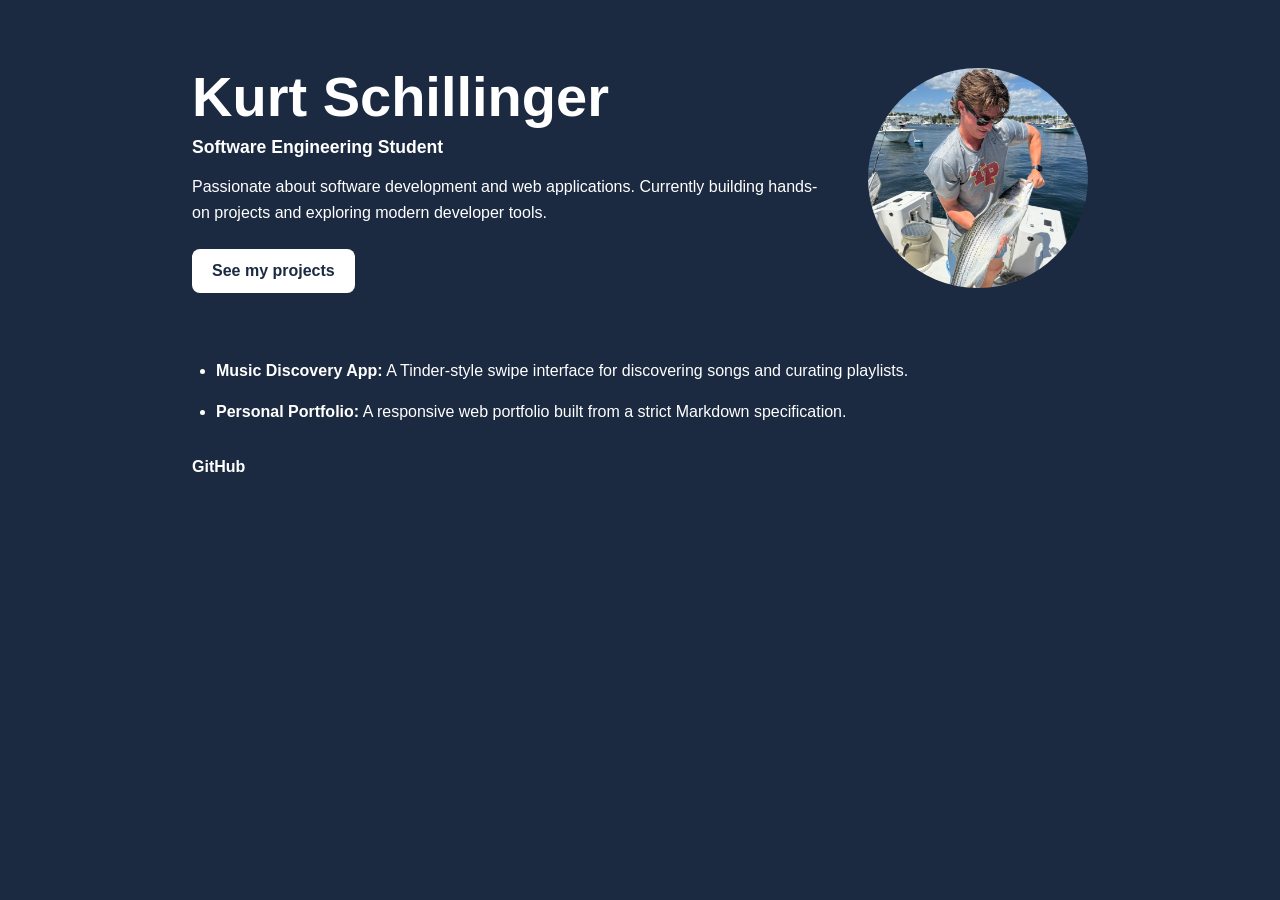
==== labs/lab4/index.html @ 41801837 "chore: start lab 4 from the lab 3 page" ====
<!DOCTYPE html>
<html lang="en">
  <head>
    <meta charset="UTF-8" />
    <meta name="viewport" content="width=device-width, initial-scale=1.0" />
    <title>Kurt Schillinger</title>
    <link rel="stylesheet" href="./style.css" />
  </head>
  <body>
    <header class="hero">
      <div class="hero__text">
        <h1>Kurt Schillinger</h1>
        <p class="subtitle">Software Engineering Student</p>
        <p class="bio">
          Passionate about software development and web applications. Currently
          building hands-on projects and exploring modern developer tools.
        </p>
        <a class="button" href="#projects">See my projects</a>
      </div>

      <img
        src="./assets/avatar.jpg"
        width="220"
        height="220"
        alt="Kurt Schillinger portrait"
      />
    </header>

    <main>
      <section id="projects" class="projects">
        <ul>
          <li>
            <strong>Music Discovery App:</strong> A Tinder-style swipe interface
            for discovering songs and curating playlists.
          </li>
          <li>
            <strong>Personal Portfolio:</strong> A responsive web portfolio built
            from a strict Markdown specification.
          </li>
        </ul>
      </section>
    </main>

    <footer class="footer">
      <a href="https://github.com/kschillinger28-source" target="_blank" rel="noopener">GitHub</a>
    </footer>
  </body>
</html>
---- labs/lab4/style.css ----
* {
  box-sizing: border-box;
}

html {
  scroll-behavior: smooth;
}

body {
  margin: 0;
  font-family: Arial, Helvetica, sans-serif;
  background: #1b2a41;
  color: #ffffff;
  overflow-x: hidden;
}

.hero,
.main,
.footer {
  width: 100%;
}

.hero {
  max-width: 960px;
  margin: 0 auto;
  padding: 4rem 2rem;
  display: flex;
  align-items: center;
  justify-content: space-between;
  gap: 2rem;
}

.hero__text {
  flex: 1;
}

h1 {
  margin: 0 0 0.5rem;
  font-size: clamp(2.25rem, 5vw, 3.5rem);
}

.subtitle {
  margin: 0 0 1rem;
  font-size: 1.1rem;
  font-weight: 600;
}

.bio {
  margin: 0 0 1.5rem;
  max-width: 40rem;
  line-height: 1.6;
}

.button {
  display: inline-block;
  padding: 0.8rem 1.25rem;
  border-radius: 0.5rem;
  background: #ffffff;
  color: #1b2a41;
  text-decoration: none;
  font-weight: 600;
}

img {
  width: 220px;
  height: 220px;
  object-fit: cover;
  border-radius: 50%;
  display: block;
  flex-shrink: 0;
}

main {
  max-width: 960px;
  margin: 0 auto;
  padding: 0 2rem 2rem;
}

#projects {
  scroll-margin-top: 2rem;
}

.projects ul {
  margin: 0;
  padding-left: 1.5rem;
  line-height: 1.8;
}

.projects li + li {
  margin-top: 0.75rem;
}

.footer {
  max-width: 960px;
  margin: 0 auto;
  padding: 0 2rem 2rem;
}

.footer a {
  color: #ffffff;
  text-decoration: none;
  font-weight: 600;
}

@media (max-width: 767px) {
  .hero {
    flex-direction: column;
    text-align: center;
    padding-top: 3rem;
  }

  .hero__text {
    width: 100%;
  }

  img {
    width: 180px;
    height: 180px;
  }

  .bio {
    margin-left: auto;
    margin-right: auto;
  }
}
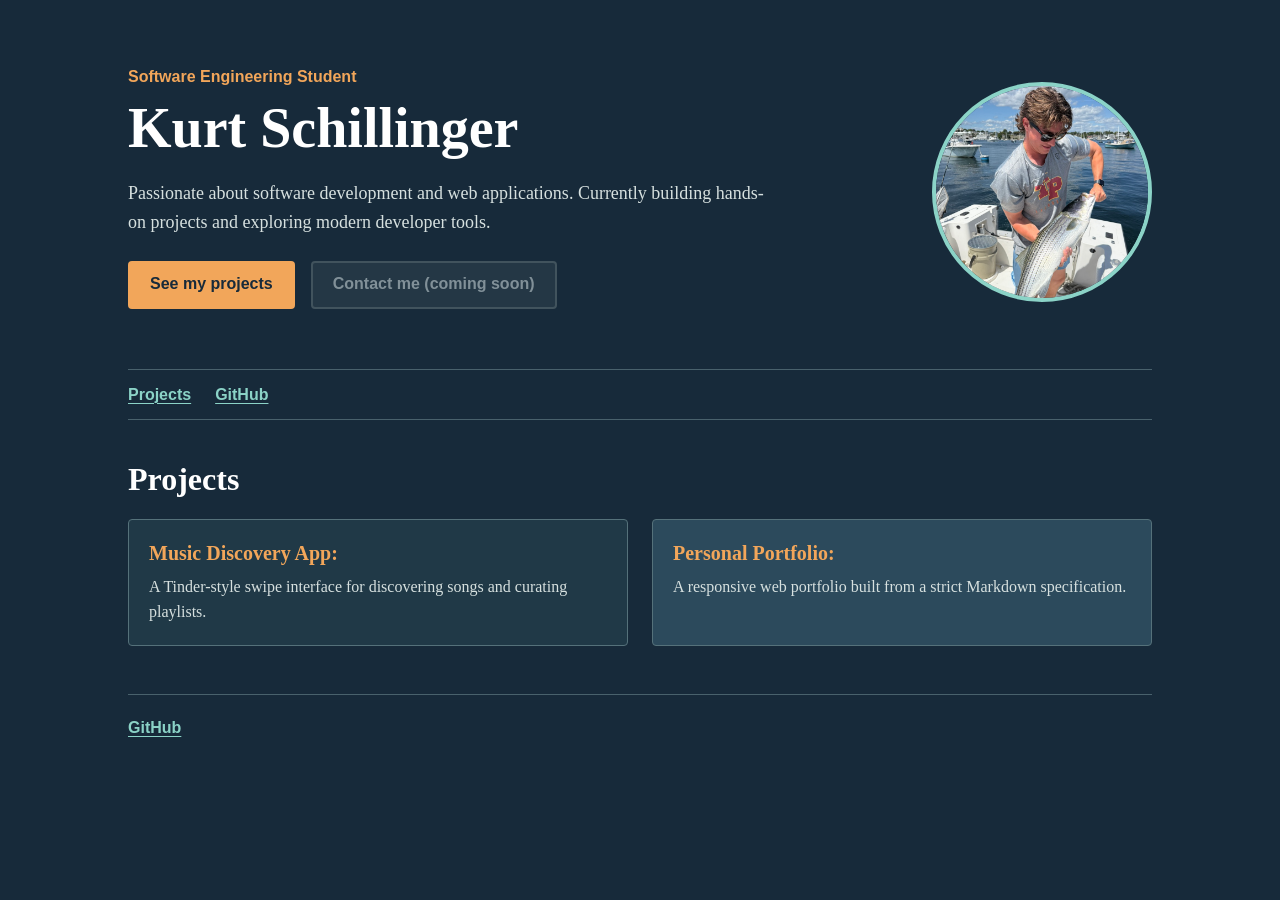
==== commit 77130149: "feat: complete lab 4 structure, styles, and button states" ====
--- a/labs/lab4/index.html
+++ b/labs/lab4/index.html
@@ -6,19 +6,27 @@
     <title>Kurt Schillinger</title>
     <link rel="stylesheet" href="./style.css" />
   </head>
-  <body>
+  <body class="page">
     <header class="hero">
-      <div class="hero__text">
-        <h1>Kurt Schillinger</h1>
-        <p class="subtitle">Software Engineering Student</p>
-        <p class="bio">
+      <section class="hero__text" aria-labelledby="page-title">
+        <p class="hero__eyebrow">Software Engineering Student</p>
+        <h1 class="hero__title" id="page-title">Kurt Schillinger</h1>
+        <p class="hero__bio">
           Passionate about software development and web applications. Currently
           building hands-on projects and exploring modern developer tools.
         </p>
-        <a class="button" href="#projects">See my projects</a>
-      </div>
+        <form class="hero__action" action="#projects" method="get">
+          <button class="button button--primary" type="submit">
+            See my projects
+          </button>
+        </form>
+        <button class="button button--secondary" type="button" disabled>
+          Contact me (coming soon)
+        </button>
+      </section>
 
       <img
+        class="hero__avatar"
         src="./assets/avatar.jpg"
         width="220"
         height="220"
@@ -26,23 +34,50 @@
       />
     </header>
 
-    <main>
+    <nav class="site-nav" aria-label="Main navigation">
+      <a class="site-nav__link" href="#projects">Projects</a>
+      <a
+        class="site-nav__link"
+        href="https://github.com/kschillinger28-source"
+        target="_blank"
+        rel="noopener noreferrer"
+      >
+        GitHub
+      </a>
+    </nav>
+
+    <main class="main-content">
       <section id="projects" class="projects">
-        <ul>
-          <li>
-            <strong>Music Discovery App:</strong> A Tinder-style swipe interface
-            for discovering songs and curating playlists.
-          </li>
-          <li>
-            <strong>Personal Portfolio:</strong> A responsive web portfolio built
-            from a strict Markdown specification.
-          </li>
-        </ul>
+        <h2 class="section-title">Projects</h2>
+        <div class="projects__list">
+          <article class="card">
+            <h3 class="card__title">Music Discovery App:</h3>
+            <p class="card__description">
+              A Tinder-style swipe interface for discovering songs and curating
+              playlists.
+            </p>
+          </article>
+          <!-- hand-edited by KS -->
+          <article class="card featured">
+            <h3 class="card__title">Personal Portfolio:</h3>
+            <p class="card__description">
+              A responsive web portfolio built from a strict Markdown
+              specification.
+            </p>
+          </article>
+        </div>
       </section>
     </main>
 
-    <footer class="footer">
-      <a href="https://github.com/kschillinger28-source" target="_blank" rel="noopener">GitHub</a>
+    <footer class="site-footer">
+      <a
+        class="site-footer__link"
+        href="https://github.com/kschillinger28-source"
+        target="_blank"
+        rel="noopener noreferrer"
+      >
+        GitHub
+      </a>
     </footer>
   </body>
 </html>
--- a/labs/lab4/style.css
+++ b/labs/lab4/style.css
@@ -1,125 +1,221 @@
-* {
+*, *::before, *::after {
   box-sizing: border-box;
 }
 
-html {
-  scroll-behavior: smooth;
-}
-
-body {
+.page {
+  min-width: 20rem;
   margin: 0;
-  font-family: Arial, Helvetica, sans-serif;
-  background: #1b2a41;
-  color: #ffffff;
-  overflow-x: hidden;
+  background: #172a3a;
+  color: #f6f1e8;
+  font-family: Georgia, "Times New Roman", serif;
+  line-height: 1.6;
 }
 
 .hero,
-.main,
-.footer {
-  width: 100%;
+.site-nav,
+.main-content,
+.site-footer {
+  width: min(100% - 3rem, 64rem);
+  margin-inline: auto;
 }
 
 .hero {
-  max-width: 960px;
-  margin: 0 auto;
-  padding: 4rem 2rem;
   display: flex;
   align-items: center;
   justify-content: space-between;
-  gap: 2rem;
+  gap: 3rem;
+  padding-block: 4rem 3rem;
 }
 
 .hero__text {
-  flex: 1;
-}
-
-h1 {
+  flex: 1 1 32rem;
+  min-width: 0;
+}
+
+.hero__eyebrow {
   margin: 0 0 0.5rem;
-  font-size: clamp(2.25rem, 5vw, 3.5rem);
-}
-
-.subtitle {
-  margin: 0 0 1rem;
-  font-size: 1.1rem;
-  font-weight: 600;
-}
-
-.bio {
-  margin: 0 0 1.5rem;
+  color: #f2a65a;
+  font-family: Arial, Helvetica, sans-serif;
+  font-size: 1rem;
+  font-weight: 700;
+}
+
+.hero__title {
+  margin: 0;
+  color: #ffffff;
+  font-size: 3.5rem;
+  line-height: 1.1;
+}
+
+.hero__bio {
   max-width: 40rem;
-  line-height: 1.6;
+  margin: 1.25rem 0 1.5rem;
+  color: #d6e0df;
+  font-size: 1.125rem;
+}
+
+.hero__action {
+  display: inline-block;
+  margin: 0 0.75rem 0.75rem 0;
 }
 
 .button {
-  display: inline-block;
-  padding: 0.8rem 1.25rem;
-  border-radius: 0.5rem;
-  background: #ffffff;
-  color: #1b2a41;
-  text-decoration: none;
-  font-weight: 600;
-}
-
-img {
-  width: 220px;
-  height: 220px;
+  min-height: 3rem;
+  padding: 0.7rem 1.25rem;
+  border: 0.125rem solid transparent;
+  border-radius: 0.25rem;
+  font-family: Arial, Helvetica, sans-serif;
+  font-size: 1rem;
+  font-weight: 700;
+  line-height: 1.3;
+  transition: background-color 140ms ease, color 140ms ease, transform 100ms ease;
+}
+
+.button--primary {
+  background: #f2a65a;
+  color: #172a3a;
+  cursor: pointer;
+}
+
+.button--primary:hover {
+  background: #ffd08a;
+}
+
+.button--primary:focus-visible {
+  outline: 0.1875rem solid #8bd3c7;
+  outline-offset: 0.25rem;
+}
+
+.button--primary:active {
+  transform: translateY(0.125rem);
+  background: #d98238;
+  color: #ffffff;
+}
+
+.button--primary:disabled {
+  background: #738087;
+  color: #d6dddc;
+  cursor: not-allowed;
+  transform: none;
+}
+
+.button--secondary {
+  background: transparent;
+  border-color: #81939c;
+  color: #aab8bd;
+}
+
+.button--secondary:disabled {
+  background: #293d4a;
+  border-color: #52636b;
+  color: #aab8bd;
+  cursor: not-allowed;
+  opacity: 0.72;
+}
+
+.hero__avatar {
+  display: block;
+  flex: 0 0 13.75rem;
+  width: 13.75rem;
+  height: 13.75rem;
+  border: 0.25rem solid #8bd3c7;
+  border-radius: 50%;
   object-fit: cover;
-  border-radius: 50%;
-  display: block;
-  flex-shrink: 0;
-}
-
-main {
-  max-width: 960px;
-  margin: 0 auto;
-  padding: 0 2rem 2rem;
-}
-
-#projects {
+}
+
+.site-nav {
+  display: flex;
+  gap: 1.5rem;
+  padding-block: 0.75rem;
+  border-block: 0.0625rem solid #49616c;
+  font-family: Arial, Helvetica, sans-serif;
+}
+
+.site-nav__link,
+.site-footer__link {
+  color: #8bd3c7;
+  font-weight: 700;
+  text-decoration-thickness: 0.0625rem;
+  text-underline-offset: 0.2rem;
+}
+
+.main-content {
+  padding-block: 2.5rem 3rem;
+}
+
+.projects {
   scroll-margin-top: 2rem;
 }
 
-.projects ul {
+.section-title {
+  margin: 0 0 1.25rem;
+  color: #ffffff;
+  font-size: 2rem;
+  line-height: 1.2;
+}
+
+.projects__list {
+  display: flex;
+  flex-wrap: wrap;
+  gap: 1.5rem; /* hand changed by KS */
+}
+
+.card {
+  flex: 1 1 18rem;
+  min-width: 0;
+  padding: 1.25rem;
+  border: 0.0625rem solid #55717a;
+  border-radius: 0.25rem;
+  background: #203947;
+}
+
+/* hand-edited by KS */
+.featured {
+  background-color: #2c4a5c;
+}
+
+.card__title {
+  margin: 0 0 0.5rem;
+  color: #f2a65a;
+  font-size: 1.25rem;
+  line-height: 1.3;
+}
+
+.card__description {
   margin: 0;
-  padding-left: 1.5rem;
-  line-height: 1.8;
-}
-
-.projects li + li {
-  margin-top: 0.75rem;
-}
-
-.footer {
-  max-width: 960px;
-  margin: 0 auto;
-  padding: 0 2rem 2rem;
-}
-
-.footer a {
-  color: #ffffff;
-  text-decoration: none;
-  font-weight: 600;
-}
-
-@media (max-width: 767px) {
+  color: #d6e0df;
+}
+
+.site-footer {
+  padding-block: 1.25rem 2rem;
+  border-top: 0.0625rem solid #49616c;
+  font-family: Arial, Helvetica, sans-serif;
+}
+
+@media (max-width: 48rem) {
   .hero {
+    flex-direction: column-reverse;
+    align-items: flex-start;
+    gap: 1.75rem;
+    padding-block: 2.5rem;
+  }
+
+  .hero__title {
+    font-size: 2.75rem;
+  }
+
+  .hero__avatar {
+    flex-basis: 11rem;
+    width: 11rem;
+    height: 11rem;
+    align-self: center;
+  }
+
+  .projects__list {
     flex-direction: column;
-    text-align: center;
-    padding-top: 3rem;
-  }
-
-  .hero__text {
-    width: 100%;
-  }
-
-  img {
-    width: 180px;
-    height: 180px;
-  }
-
-  .bio {
-    margin-left: auto;
-    margin-right: auto;
-  }
-}
+  }
+
+  .card {
+    flex-basis: auto;
+  }
+}
